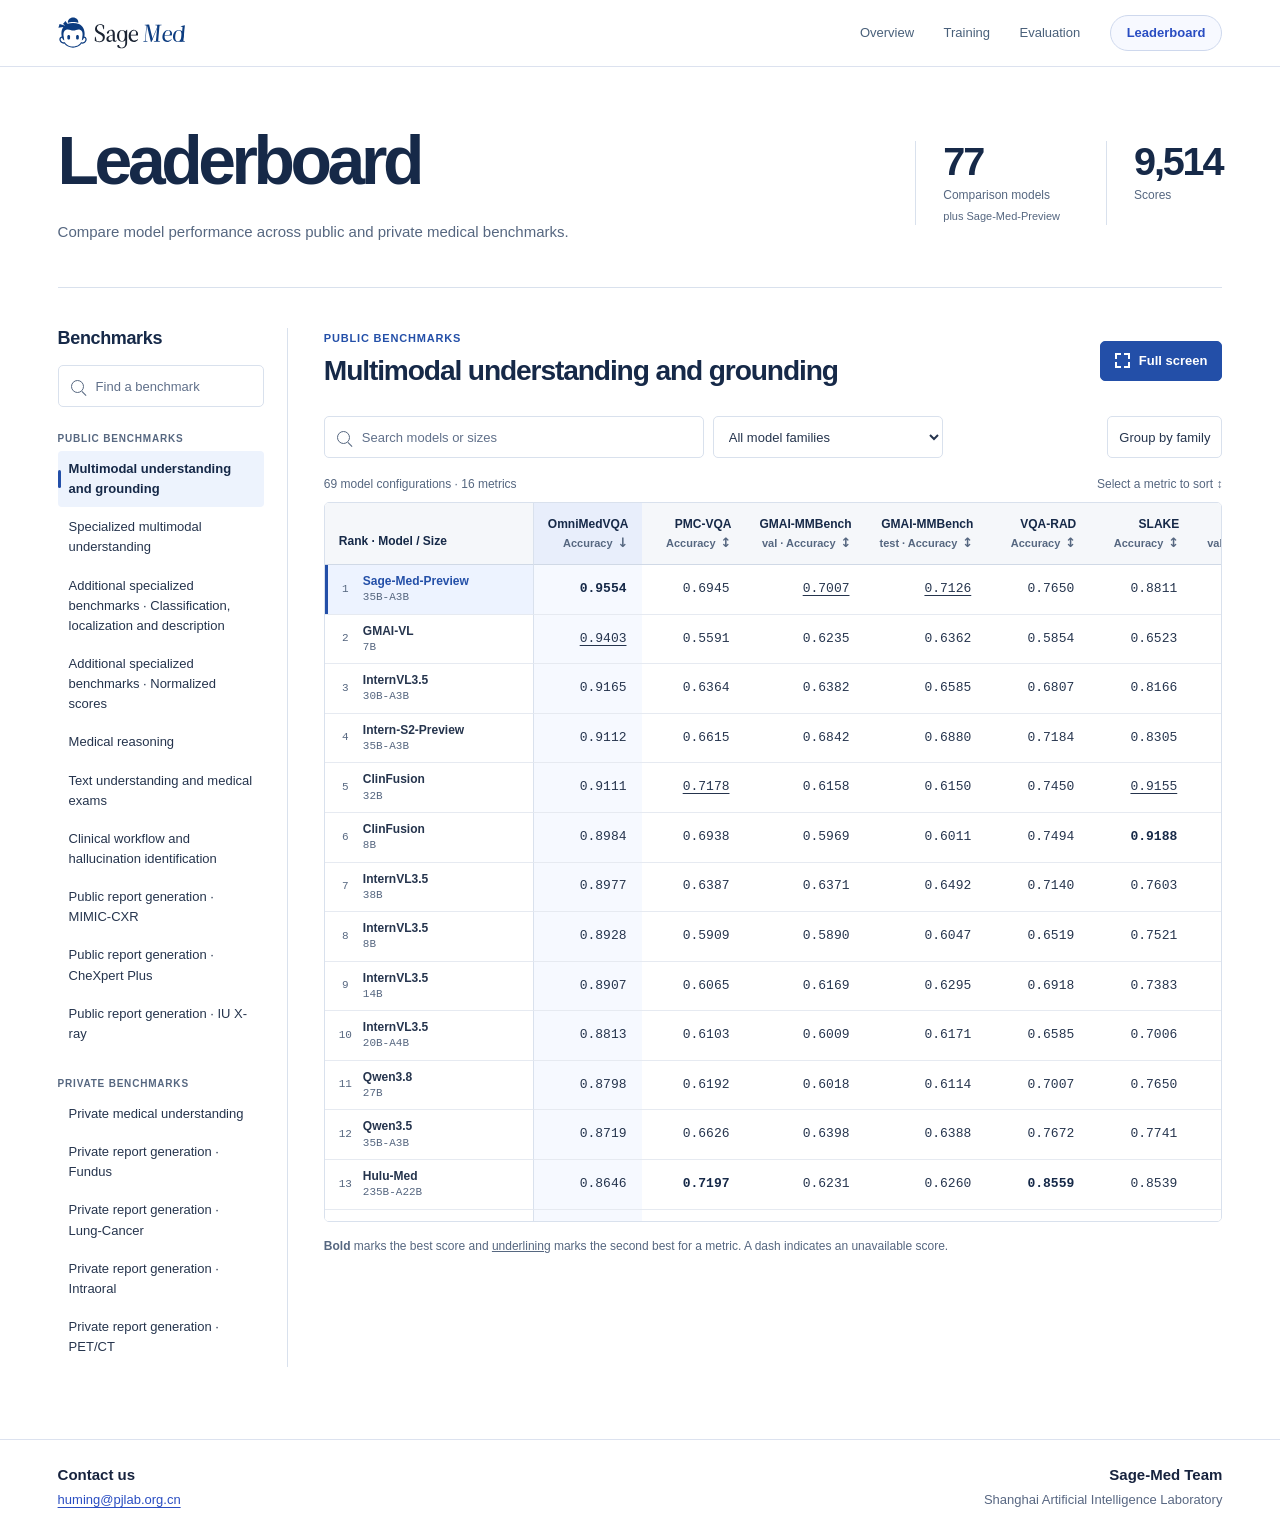
==== leaderboard.html @ 6802ad6c "Add files via upload" ====
<!DOCTYPE html>
<html lang="en">
<head>
  <meta charset="utf-8">
  <meta name="viewport" content="width=device-width,initial-scale=1">
  <meta name="description" content="Explore Sage-Med benchmark results and compare model configurations across public and private medical evaluations.">
  <meta name="theme-color" content="#ffffff">
  <title>Leaderboard · Sage-Med</title>
  <link rel="icon" href="assets/icon.png" type="image/png">
  <link rel="stylesheet" href="assets/styles.css">
  <link rel="stylesheet" href="assets/leaderboard.css">
  <script src="assets/results.js" defer></script>
  <script src="assets/leaderboard.js" defer></script>
</head>
<body class="lb-page">
  <a class="lb-skip" href="#board">Skip to results</a>
  <header class="masthead">
    <div class="wrap mast-inner">
      <a class="wordmark" href="index.html" aria-label="Sage-Med home"><img src="assets/Sage-Med-original-style_cropped.svg" width="141" height="35" alt="Sage-Med"></a>
      <nav aria-label="Primary navigation">
        <a href="index.html#overview">Overview</a>
        <a href="index.html#training">Training</a>
        <a href="index.html#evaluation">Evaluation</a>
        <a href="leaderboard.html" aria-current="page">Leaderboard</a>
      </nav>
    </div>
  </header>
  <main class="wrap lb-main">
    <section class="lb-intro" aria-labelledby="page-title">
      <div><h1 id="page-title">Leaderboard</h1><p>Compare model performance across public and private medical benchmarks.</p></div>
      <dl class="lb-totals">
        <div>
          <dt title="Distinct comparison model and size combinations">Comparison models</dt>
          <dd><span class="lb-total-value" id="model-total">—</span><small class="lb-total-note">plus Sage-Med-Preview</small></dd>
        </div>
        <div>
          <dt>Scores</dt>
          <dd><span class="lb-total-value" id="score-total">—</span></dd>
        </div>
      </dl>
    </section>
    <noscript><p>Enable JavaScript to filter and sort the benchmark results. <a href="index.html#evaluation">Read the evaluation summary.</a></p></noscript>
    <div class="lb-workbench" id="board" role="region" aria-label="Benchmark explorer" tabindex="-1">
      <aside class="lb-sidebar" aria-label="Benchmark index">
        <h2>Benchmarks</h2>
        <label class="lb-search"><span class="lb-sr">Find a benchmark</span><i aria-hidden="true"></i><input type="search" id="bench-search" placeholder="Find a benchmark" autocomplete="off"></label>
        <div id="lb-index" class="lb-index"></div>
        <label class="lb-mobile-picker" for="view-picker">Select a benchmark view<select id="view-picker"></select></label>
      </aside>
      <section class="lb-results" aria-labelledby="view-title">
        <div class="lb-view-head">
          <div><div class="lb-kicker" id="scope-tag"></div><h2 id="view-title"></h2></div>
          <button class="lb-fullscreen" id="toggle-screen" type="button" aria-controls="board" aria-pressed="false"><span class="lb-expand-icon" aria-hidden="true"></span><span id="screen-label">Full screen</span></button>
        </div>
        <div id="view-panel">
          <div class="lb-controls">
            <label class="lb-search lb-model"><i aria-hidden="true"></i><span class="lb-sr">Search by model name or size</span><input type="search" id="model-search" placeholder="Search models or sizes" autocomplete="off"></label>
            <label class="lb-family"><span class="lb-sr">Model family</span><select id="family-select"></select></label>
            <button id="order-reset" type="button">Group by family</button>
          </div>
          <div class="lb-table-note"><span id="row-summary" role="status" aria-live="polite"></span><span>Select a metric to sort <span aria-hidden="true">↕</span></span></div>
          <div class="lb-spill" tabindex="0" role="region" aria-label="Model scores. Scroll horizontally for more metrics.">
            <table class="lb-table"><caption class="lb-sr" id="table-caption"></caption><thead id="cols"></thead><tbody id="scores"></tbody></table>
          </div>
          <div id="no-models" class="lb-empty" hidden><b>No matching models</b><button id="clear-models" type="button">Clear model filters</button></div>
          <p class="lb-legend"><b>Bold</b> marks the best score and <u>underlining</u> marks the second best for a metric. A dash indicates an unavailable score.</p>
        </div>
        <div id="no-views" class="lb-empty" hidden><b>Try a different benchmark name.</b><button id="clear-bench" type="button">Show all benchmarks</button></div>
      </section>
    </div>
  </main>
  <footer class="site-footer">
  <div class="wrap footer-inner">
    <div class="footer-contact"><strong>Contact us</strong><a href="mailto:huming@pjlab.org.cn">huming@pjlab.org.cn</a></div>
    <div class="footer-credit"><strong>Sage-Med Team</strong><span>Shanghai Artificial Intelligence Laboratory</span></div>
  </div>
</footer>
</body>
</html>
---- assets/styles.css ----
:root {
  color-scheme: light;
  --ink:#17233e;
  --body:#384766;
  --muted:#586782;
  --blue:#294dc2;
  --line:#dce2ef;
  --pale:#f5f7fc;
  --sans:"Inter","Helvetica Neue",Arial,sans-serif;
  --serif:"STIX Two Text",Georgia,"Times New Roman",serif;
  color:var(--ink);
  background:white;
  font-family:var(--sans);
  -webkit-font-smoothing:antialiased;
}
* {box-sizing:border-box}
body {margin:0}
p,h1,h2,h3,figure,dl,dd {margin:0}
a {color:var(--blue);text-underline-offset:3px}
a:focus-visible,button:focus-visible,select:focus-visible {outline:3px solid #496df5;outline-offset:4px}
button,input,select {font:inherit}
.wrap {width:min(1360px,calc(100% - clamp(32px,9vw,144px)));margin-inline:auto}
.content-width {width:min(1040px,calc(100% - clamp(36px,11vw,156px)));margin-inline:auto}
.masthead {background:rgba(255,255,255,.96);border-bottom:1px solid var(--line);position:sticky;top:0;z-index:20}
.mast-inner {min-height:66px;display:flex;align-items:center;justify-content:space-between;gap:28px}
.wordmark {line-height:0;display:inline-flex;flex-shrink:0}
.wordmark img {width:128px;height:auto}
.mast-inner nav {display:flex;align-items:center;gap:clamp(13px,2.3vw,34px)}
.mast-inner nav a {font:520 13px/1.5 var(--sans);color:#49607a;text-decoration:none;white-space:nowrap;padding:9px 0}
.mast-inner nav a[aria-current],.mast-inner nav a:hover {color:#1b389d}
.mast-inner nav a[aria-current] {font-weight:700}
.mast-inner nav a:last-child {border:1px solid #ced8ed;border-radius:22px;padding:7px 16px;color:var(--blue);background:#f7f9ff}
.skip:not(:focus) {position:absolute;width:1px;height:1px;overflow:hidden;clip-path:inset(50%)}
.skip:focus {position:fixed;inset:8px auto auto 8px;z-index:40;padding:10px;background:white}
.project-home section[id],.project-home #method {scroll-margin-top:84px}
.project-home {font:16px/1.6 var(--sans);color:var(--body)}
.title-block {text-align:center;padding:clamp(43px,5vw,74px) 18px 36px;background:radial-gradient(ellipse at 50% 0%,#f4f6ff 0%,#fff 67%)}
.title-block h1 {color:var(--ink);font:630 clamp(43px,5vw,76px)/1.04 var(--sans);letter-spacing:-.065em;margin-inline:auto;text-wrap:balance}
.title-block h1 span {display:block}
.title-block h1 em {font-style:normal;color:var(--blue)}
.authors {font:570 18px/1.35 var(--sans);color:#243857;margin-top:23px}
.affiliation {font:400 15px/1.5 var(--sans);color:var(--muted);margin-top:3px}
.resources {display:flex;flex-wrap:wrap;align-items:center;justify-content:center;gap:10px;margin-top:22px}
.resource {border:1px solid #d1d9e9;border-radius:999px;min-height:41px;display:inline-flex;align-items:center;justify-content:center;gap:9px;padding:9px 17px;font:600 13px/1.4 var(--sans);color:#24385f;text-decoration:none;background:white}
.resource-mark {display:block;flex:none;object-fit:contain}
.resource:hover {background:#f4f6ff;border-color:#9cadd8}
.resource.primary {background:var(--blue);border-color:var(--blue);color:white}
.resource.primary:hover {background:#203da1}
.book {position:relative;width:13px;height:15px;border:1.3px solid currentColor;border-radius:2px}
.book::before,.book::after {content:"";position:absolute;height:1px;background:currentColor;left:3px;right:2px;top:4px}
.book::after {top:7px}
.bars-icon {width:13px;height:13px;display:inline-block;background:linear-gradient(currentColor,currentColor) left bottom/3px 42% no-repeat,linear-gradient(currentColor,currentColor) center bottom/3px 72% no-repeat,linear-gradient(currentColor,currentColor) right bottom/3px 100% no-repeat}
.lead-figure {padding:0 0 18px}
.figure-banner {display:flex;justify-content:space-between;align-items:center;padding:14px 0;border-top:1px solid var(--line);font-size:13px;color:var(--ink);font-weight:600}
.figure-banner a {font-size:12px;text-decoration:none;color:var(--muted);font-weight:550}
.figure-banner a:hover {color:var(--blue);text-decoration:underline}
.chart-image-link {display:block;padding:2px 0 0}
.chart-image-link img {display:block;width:100%;height:auto}
.lead-figure figcaption {font:400 13px/1.65 var(--sans);color:var(--muted)}
.lead-figure figcaption {margin-top:13px}
.project-home h2 {color:var(--ink);font:560 clamp(33px,3.4vw,49px)/1.1 var(--sans);letter-spacing:-.055em}
.coverage-details>div {display:grid;align-content:start;grid-template-areas:"value" "label"}
.coverage-details dt {grid-area:label}
.coverage-details dd {grid-area:value}
.training-band {padding:clamp(40px,4.6vw,68px) 0;background:var(--pale);border-block:1px solid var(--line)}
.curriculum {list-style:none;padding:0;margin:30px 0;display:grid;grid-template-columns:repeat(4,minmax(0,1fr));gap:clamp(12px,2vw,28px)}
.curriculum li {position:relative;padding-top:20px;border-top:1px solid #a7b9e3}
.curriculum li::before {content:"";position:absolute;top:-5px;left:0;width:9px;height:9px;background:var(--blue);border-radius:50%}
.curriculum li:not(:last-child)::after {content:"";position:absolute;top:-4px;right:1px;height:6px;width:6px;border-top:1px solid #7790c8;border-right:1px solid #7790c8;transform:rotate(45deg)}
.curriculum h3 {margin:0 0 9px;font:600 clamp(20px,2.1vw,30px)/1.12 var(--sans);letter-spacing:-.045em;color:var(--ink);text-wrap:balance}
.curriculum p {font:400 14px/1.5 var(--sans);color:var(--muted);max-width:28ch}
.loss-plot {padding:clamp(12px,2vw,26px);background:white;border:1px solid var(--line);border-radius:8px}
.evaluation-heading {display:flex;align-items:center;justify-content:space-between;gap:15px}
.loss-heading {margin-bottom:16px}
.loss-heading {font:600 18px/1.3 var(--sans);color:var(--ink);letter-spacing:-.025em}
.loss-plot img {display:block;width:100%;height:auto}
.loss-plot figcaption {margin-top:10px;color:var(--muted);font:400 13px/1.55 var(--sans)}
.evaluation {padding-block:clamp(42px,5vw,78px)}
.coverage-primary {display:grid;grid-template-columns:repeat(2,minmax(0,1fr));gap:clamp(25px,7vw,100px);margin:clamp(24px,3vw,42px) 0}
.coverage-group h3 {font:540 clamp(17px,1.7vw,23px)/1.4 var(--sans);letter-spacing:-.02em;color:var(--ink)}
.coverage-group h3 strong {display:inline-block;margin-right:.1em;font:530 clamp(52px,5.6vw,83px)/1 var(--sans);letter-spacing:-.075em;vertical-align:baseline}
.coverage-bar {display:flex;gap:3px;height:9px;margin:15px 0 9px;border-radius:10px;overflow:hidden}
.coverage-bar i {background:var(--blue)}
.coverage-bar i+i {background:#adbee9}
.coverage-key {display:flex;justify-content:space-between;gap:12px;color:var(--body);font-size:13px}
.coverage-details {display:grid;grid-template-columns:1fr 1fr 1.5fr;gap:20px;padding-top:23px;border-top:1px solid var(--line)}
.coverage-details dd {font:555 34px/1.25 var(--sans);letter-spacing:-.045em;color:var(--ink)}
.coverage-details dt {font-size:14px;color:var(--muted);max-width:26ch;line-height:1.45}
@media(max-width:800px){
  .curriculum {gap:14px}
  .curriculum h3 {font-size:20px}
}
@media(max-width:650px){
  .curriculum {display:flex;flex-direction:column;margin:24px 0;gap:0}
  .curriculum li {border-top:0;border-left:1px solid #afbee1;padding:0 0 16px 17px;margin-left:4px}
  .curriculum li::before {left:-5px;top:7px}
  .curriculum li:last-child {border-left-color:transparent;padding-bottom:0}
  .curriculum li:not(:last-child)::after {display:none}
  .curriculum h3 {font-size:22px;margin:0 0 4px;text-wrap:wrap}
  .curriculum p {max-width:100%}
  .loss-plot {padding:12px}
  .loss-plot figcaption {font-size:12px}
  .evaluation-heading {align-items:start;flex-direction:column}
  .coverage-primary {gap:19px}
  .coverage-group h3 {font-size:16px;line-height:1.25}
  .coverage-group h3 strong {display:block;margin:0 0 5px}
  .coverage-key {font-size:12px;flex-wrap:wrap;justify-content:start;gap:3px 9px}
  .coverage-key>span {display:inline-flex;align-items:center;gap:4px}
  .coverage-key>span::before {content:"";width:6px;height:6px;border-radius:100%;background:var(--blue)}
  .coverage-key>span+span::before {background:#adbee9}
  .coverage-details {gap:12px;grid-template-columns:.94fr .78fr 1.35fr}
  .coverage-details dt {font-size:12px}
}
.site-footer {background:white;border-top:1px solid var(--line);padding:24px 0}
.site-footer .wrap {display:flex;gap:14px;align-items:baseline;justify-content:space-between;color:var(--muted);font:400 13px/1.6 var(--sans)}
.site-footer strong {color:var(--ink);font:600 15px/1.5 var(--sans)}
@media(max-width:730px){
  .title-block h1 {font-size:clamp(38px,6.25vw,48px)}
  .lead-figure figcaption {font-size:12px}
}
@media(max-width:620px){
  .mast-inner {min-height:0;flex-direction:column;gap:0;padding-top:10px}
  .wordmark img {width:102px}
  .mast-inner nav {justify-content:space-between;align-self:stretch;gap:5px;padding:5px 0 7px}
  .mast-inner nav a {font-size:12px;padding:4px 0}
  .mast-inner nav a:last-child {padding:4px 9px}
  .title-block {padding:35px 16px 26px}
  .title-block h1 {font-size:clamp(36px,8.7vw,48px);letter-spacing:-.06em}
  .title-block h1 span {display:inline}
  .title-block h1 {max-width:17ch}
  .authors {font-size:16px;margin-top:17px}
  .affiliation {font-size:13px}
  .resources {margin-top:17px}
  .content-width {width:calc(100% - 32px)}
  .resource {min-height:39px}
  .site-footer .wrap {align-items:start;flex-direction:column;gap:2px}
}
@media(max-width:385px){
  .mast-inner nav a {font-size:11px}
  .figure-banner {font-size:12px}
}
.project-intro {max-width:650px;margin:17px auto 0;color:var(--muted);font-size:clamp(15px,1.4vw,18px);line-height:1.55;text-wrap:balance}
@media(max-width:450px){.resources{display:grid;grid-template-columns:repeat(2,minmax(0,1fr));max-width:300px;margin-inline:auto;gap:8px}.project-intro{max-width:35ch}}

.site-footer .footer-inner {align-items:flex-start}
.footer-contact,.footer-credit {display:grid;gap:3px}
.footer-credit {text-align:right}
.footer-contact a {width:fit-content}
.chart-open {overflow:hidden}
.chart-viewer[hidden] {display:none}
.chart-viewer {
  position:fixed;inset:0;z-index:1000;display:grid;grid-template-rows:auto minmax(0,1fr);
  width:100%;height:100%;background:#fff;color:var(--ink);
}
.chart-viewer::backdrop {background:#fff}
.chart-toolbar,.chart-tools {display:flex;align-items:center}
.chart-toolbar {
  justify-content:space-between;gap:12px;padding:10px clamp(10px,2vw,26px);
  border-bottom:1px solid var(--line);background:white;
}
.chart-toolbar strong {font-size:clamp(14px,1.3vw,18px);line-height:1.2}
.chart-tools {gap:7px;flex-shrink:0}
.chart-tools button {
  min-height:38px;padding:7px 12px;border-radius:6px;border:1px solid var(--line);
  background:#fff;color:var(--ink);font:600 13px/1.2 var(--sans);cursor:pointer;
}
.chart-tools button:last-child {background:var(--blue);border-color:var(--blue);color:#fff}
.chart-tools button:hover {filter:brightness(.96)}
.chart-viewport {min-width:0;min-height:0;overflow:auto;overscroll-behavior:contain;padding:4px}
.chart-viewport img {display:block;width:100%;height:100%;object-fit:contain}
.chart-viewport.is-zoomed img {width:max(180%,1100px);height:auto}
@media(max-width:620px){
  .site-footer .footer-inner {gap:16px}
  .footer-credit {text-align:left}
  .chart-tools button {padding:7px 9px}
}
---- assets/leaderboard.css ----
.lb-page {
  --lb-bg: #fff;
  --lb-card: #fff;
  --lb-ink: #162948;
  --lb-text: #25344d;
  --lb-muted: #566780;
  --lb-line: #d9e1ed;
  --lb-accent: #234fa8;
  margin: 0;
  background: var(--lb-bg);
  color: var(--lb-text);
}
.lb-main *, .lb-main *::before, .lb-main *::after {box-sizing: border-box;}
.lb-page [hidden] {display: none !important;}
.lb-main {font-family: var(--sans,"Inter","Helvetica Neue",Arial,sans-serif); font-size: 15px;}

.lb-main :is(h1,h2,h3,p,dd,dl) {margin: 0;}
.lb-main :is(input,select,button) {font: inherit;}
.lb-main :is(button,select) {cursor: pointer;}
.lb-main a {color: inherit;}
.lb-main :is(a,input,select,button,div):focus-visible {outline: 2px solid #315dc0; outline-offset: 2px;}
.lb-sr,.lb-skip:not(:focus) {position: absolute; width: 1px; height: 1px; padding: 0; overflow: hidden; clip-path: inset(50%); white-space: nowrap;}
.lb-skip:focus {position: fixed; z-index: 30; left: 12px; top: 10px; padding: 10px 16px; background: white; color: var(--lb-ink);}
.lb-intro {display: flex; align-items: center; justify-content: space-between; gap: 32px; padding: clamp(40px,4.5vw,76px) 0 clamp(30px,3.3vw,60px); border-bottom: 1px solid var(--lb-line);}
.lb-intro h1 {font: 600 clamp(3.2rem,5.3vw,5rem)/1.05 var(--sans,"Inter","Helvetica Neue",Arial,sans-serif); color: var(--lb-ink); letter-spacing: -.065em;}
.lb-intro p {color: var(--lb-muted); margin-top: 22px; font-size: 15px; line-height: 1.8;}
.lb-totals {display: flex; align-items: stretch; gap: clamp(28px,3.6vw,65px); padding: 0 0 4px;}
.lb-totals div {display: grid; align-content: start; row-gap: 5px; padding-left: clamp(18px,2.1vw,36px); border-left: 1px solid var(--lb-line); white-space: nowrap;}
.lb-totals dd {display: contents;}
.lb-total-value {grid-row: 1; font: 550 clamp(30px,3.1vw,48px)/1.05 var(--sans,"Inter","Helvetica Neue",Arial,sans-serif); letter-spacing: -.055em; color: var(--lb-ink); font-variant-numeric: lining-nums tabular-nums;}
.lb-totals dt {grid-row: 2; line-height: 1.4;}
.lb-total-note {grid-row: 3; font-size: 11px; line-height: 1.4; color: var(--lb-muted);}
.lb-totals dt,.lb-table-note,.lb-legend {font-size: 12px; color: var(--lb-muted); }
.lb-workbench {display: grid; grid-template-columns: clamp(194px,18vw,252px) minmax(0,1fr); gap: clamp(23px,2.8vw,54px); padding: 40px 0 72px; scroll-margin-top: 20px;}
.lb-sidebar {align-self: start; border-right: 1px solid var(--lb-line); padding-right: clamp(16px,1.8vw,28px);}
.lb-sidebar h2 {font-size: 18px; letter-spacing: -.02em; color: var(--lb-ink); margin: 0 0 16px;}
.lb-search {min-width: 0; display: flex; align-items: center; gap: 10px; height: 42px; border: 1px solid var(--lb-line); border-radius: 5px; padding: 0 12px; background: #fff; color: var(--lb-muted);}
.lb-search:focus-within {outline: 2px solid #315dc0; outline-offset: 1px;}
.lb-search i {position: relative; width: 13px; height: 13px; border-radius: 100%; border: 1.5px solid currentColor; flex: 0 0 auto; margin-right: 2px;}
.lb-search i::after {content: ""; position: absolute; width: 6px; bottom: -2px; right: -4px; border-top: 1.5px solid currentColor; transform: rotate(45deg);}
.lb-search input {width: 100%; height: 100%; border: 0; padding: 0; background: transparent; color: var(--lb-text); font-size: 13px;}
.lb-search input::placeholder {color: #60708a;}
.lb-search input:focus-visible {outline: 0;}
.lb-list-section {margin-top: 26px;}
.lb-list-section h3 {font-size: 10px; font-weight: 650; letter-spacing: .08em; text-transform: uppercase; color: var(--lb-muted); margin-bottom: 7px;}
.lb-item {display: flex; align-items: center; position: relative; padding: 8px 11px; border-radius: 4px; font-size: 13px; line-height: 1.55; text-decoration: none; margin: 2px 0;}
.lb-item:hover {background: #f4f7fc;}
.lb-item[aria-current] {background: #edf3fd; color: var(--lb-ink); font-weight: 650;}
.lb-item[aria-current]::before {position: absolute; content: ""; width: 3px; height: 18px; left: 0; border-radius: 2px; background: var(--lb-accent);}
.lb-index-none {padding: 16px 0; font-size: 13px; color: var(--lb-muted);}
.lb-mobile-picker {display: none;}
.lb-results {min-width: 0;}
.lb-view-head {display: flex; justify-content: space-between; align-items: center; gap: 12px; min-height: 65px;}
.lb-kicker {font-size: 11px; letter-spacing: .075em; text-transform: uppercase; color: var(--lb-accent); margin-bottom: 9px; font-weight: 650;}
.lb-view-head h2 {font-size: clamp(21px,2.2vw,33px); color: var(--lb-ink); font-weight: 600; letter-spacing: -.04em; line-height: 1.3;}
.lb-controls {display: flex; gap: 9px; margin: 23px 0 17px; align-items: center;}
.lb-model {flex: 1 1 235px; min-width: 140px; max-width: 380px;}
.lb-family {flex: 0 1 230px; min-width: 0;}
.lb-family select,.lb-mobile-picker select,.lb-controls button {height: 42px; padding: 0 11px; background: var(--lb-card); color: var(--lb-text); font-size: 13px; border-radius: 5px; border: 1px solid var(--lb-line);}
.lb-family select,.lb-mobile-picker select {width: 100%; text-overflow: ellipsis;}
.lb-controls button {flex: 0 0 auto; margin-left: auto; background: transparent;}
.lb-controls button:hover:enabled {border-color: var(--lb-muted);}
.lb-controls button:disabled {opacity: .55; cursor: default;}
.lb-table-note {display: flex; flex-wrap: wrap; justify-content: space-between; gap: 6px; line-height: 1.5; margin-bottom: 9px;}
.lb-spill {overflow: auto; overscroll-behavior-x: contain; max-height: min(80vh,1010px); border: 1px solid var(--lb-line); border-radius: 5px; background: var(--lb-card); position: relative; scrollbar-color: #b4c3d9 #f4f7fb; }
.lb-table {border-collapse: separate; border-spacing: 0; min-width: 100%; width: max-content; color: var(--lb-text); font-size: 13px; margin: 0; line-height: 1.4; text-align: left;}
.lb-table th,.lb-table td {border: none; border-bottom: 1px solid #e6eaf1; padding: 0;}
.lb-table thead th {position: sticky; top: 0; z-index: 2; vertical-align: bottom; background: #f5f7fa; color: var(--lb-ink); border-bottom-color: #d0d9e6;}
.lb-table thead th button {padding: 13px 14px; text-align: right; width: 100%; background: transparent; border: 0; color: inherit; line-height: 1.35;}
.lb-table thead th button:hover {background: #e4ebf8;}
.lb-table thead th button:focus-visible {outline-offset: -3px;}
.lb-table thead th strong,.lb-table thead th button span {display: block; white-space: normal; max-width: 170px; overflow-wrap: break-word;}
.lb-table thead th strong {font-size: 12px; font-weight: 650; margin-left: auto; min-width: 75px;}
.lb-table thead th button span {font-size: 11px; color: var(--lb-muted); margin: 4px 0 0 auto;}
.lb-table thead th button i {font: 600 13px/1 system-ui,sans-serif; margin-left: 5px;}
.lb-table .lb-sticky {position: sticky; left: 0; min-width: 209px; max-width: 265px; background: #fff; border-right: 1px solid var(--lb-line); z-index: 1; text-align: left;}
.lb-table thead .lb-sticky {z-index: 3; top: 0; background: #f5f7fa; text-align: left; padding: 14px; font-size: 12px;}
.lb-model-cell {display: flex; align-items: center; gap: 9px; padding: 8px 12px; text-decoration: none; min-height: 45px;}
.lb-model-label {display: grid; gap: 1px; overflow-wrap: anywhere;}
.lb-model-label b {font-size: 12px; font-weight: 620; line-height: 1.35;}
.lb-model-label small,.lb-rank {font: 11px/1.4 ui-monospace,SFMono-Regular,Consolas,monospace; color: var(--lb-muted);}
.lb-rank {min-width: 17px; text-align: center;}
.lb-table td {text-align: right; padding: 8px 16px; font: 13px/1.45 ui-monospace,SFMono-Regular,Consolas,monospace; font-variant-numeric: tabular-nums;}
.lb-table td.lb-selected {background: #f6f9ff;}
.lb-table thead th.lb-selected {background: #e8eefb;}
.lb-table .lb-ours .lb-sticky {background: #edf3ff; box-shadow: inset 3px 0 var(--lb-accent);}
.lb-table .lb-ours .lb-model-label b {color: var(--lb-accent);}
.lb-table .lb-best {font-weight: 750; color: var(--lb-ink);}
.lb-table .lb-second {text-decoration: underline; text-underline-offset: 3px;}
.lb-table .lb-missing {color: #6b778e;}
.lb-table tbody tr:hover td {background: #f0f5fd;}
.lb-table .lb-group th {background: #f2f5fa; color: var(--lb-muted); text-align: left; font-size: 11px; padding: 7px 12px;}
.lb-legend {line-height: 1.9; padding: 13px 0;}
.lb-empty {text-align: center; padding: 55px 10px; border: 1px dashed var(--lb-line); border-radius: 5px; display: grid; gap: 15px; justify-items: center;}
.lb-empty b {font-size: 16px; color: var(--lb-ink);}
.lb-empty button {border: 0; color: var(--lb-ink); text-decoration: underline; text-underline-offset: 3px; background: transparent; font-size: 13px;}
@media(max-width:850px){
  .lb-workbench {grid-template-columns: minmax(0,1fr); gap: 28px; padding-top: 24px;}
  .lb-sidebar {display: grid; border: 0; padding: 0; grid-template-columns: minmax(0,1fr) minmax(0,1fr); gap: 10px; align-items: end;}
  .lb-sidebar h2 {grid-column: 1/-1; margin: 0 0 4px;}
  .lb-index {display: none;}
  .lb-mobile-picker {display: block; font-size: 0;}
  .lb-mobile-picker select {font-size: 13px;}
  .lb-intro h1 {font-size: clamp(41px,7.2vw,62px);}
  .lb-totals {gap: 22px;}
}
@media(max-width:570px){
  
  .lb-intro {display: block; padding: 35px 0 24px;}
  .lb-intro p {margin: 12px 0 19px; max-width: 30em; font-size: 13px;}
  .lb-totals {gap: 32px; padding: 0;}
  .lb-totals div {row-gap: 3px; padding: 0; border: 0;}
  .lb-total-value {font-size: 25px;}
  .lb-totals dt {font-size: 11px;}
  .lb-workbench {padding-bottom: 40px; gap: 27px;}
  .lb-sidebar {grid-template-columns: minmax(0,1fr);}
  .lb-sidebar h2 {font-size: 16px;}
  .lb-view-head h2 {font-size: 21px; text-wrap: pretty;}
  .lb-view-head {align-items: start; flex-direction: column; gap: 12px;}
  .lb-controls {flex-wrap: wrap; gap: 7px; margin-top: 15px;}
  .lb-model {flex: 1 1 100%; max-width: none;}
  .lb-family {flex: 1 1 0; min-width: 0;}
  .lb-table .lb-sticky {min-width: 130px; max-width: 141px;}
  .lb-model-cell {gap: 5px; padding: 7px;}
  .lb-rank {min-width: 15px; font-size: 10px;}
  .lb-model-label b {font-size: 11px;}
  .lb-table td {padding: 7px 10px;}
  .lb-table thead th button {padding: 9px;}
  .lb-table-note,.lb-legend {font-size: 11px;}
}
@media(max-width:715px){
  .lb-page .mast-inner nav {min-width:0; max-width:100%; overflow-x:auto;}
}

.lb-fullscreen {
  display: inline-flex;
  flex: none;
  align-items: center;
  justify-content: center;
  gap: 9px;
  min-height: 40px;
  padding: 9px 14px;
  color: white;
  background: var(--lb-accent);
  border: 1px solid var(--lb-accent);
  border-radius: 5px;
  white-space: nowrap;
}
.lb-main .lb-fullscreen {font-size: 13px; font-weight: 620;}
.lb-fullscreen:hover {background: #193e8c;}
.lb-expand-icon {
  --corner: linear-gradient(currentColor, currentColor);
  width: 15px;
  height: 15px;
  background:
    var(--corner) left top / 6px 2px, var(--corner) left top / 2px 6px,
    var(--corner) right top / 6px 2px, var(--corner) right top / 2px 6px,
    var(--corner) left bottom / 6px 2px, var(--corner) left bottom / 2px 6px,
    var(--corner) right bottom / 6px 2px, var(--corner) right bottom / 2px 6px;
  background-repeat: no-repeat;
}
.lb-fullscreen[aria-pressed="true"] .lb-expand-icon {
  background: linear-gradient(45deg,transparent 44%,currentColor 45% 55%,transparent 56%),linear-gradient(-45deg,transparent 44%,currentColor 45% 55%,transparent 56%);
  width: 12px; height: 12px;
}
.lb-screen-open, .lb-screen-open body {overflow: hidden;}
.lb-workbench.is-expanded {
  position: fixed;
  inset: 0;
  z-index: 9999;
  display: flex;
  flex-direction: column;
  gap: 13px;
  width: 100%;
  height: 100%;
  height: 100dvh;
  max-width: none;
  margin: 0;
  padding: max(16px,env(safe-area-inset-top)) max(20px,env(safe-area-inset-right)) max(8px,env(safe-area-inset-bottom)) max(20px,env(safe-area-inset-left));
  overflow: auto;
  overscroll-behavior: contain;
  background: var(--lb-card);
}
.lb-workbench.is-expanded::backdrop {background: white;}
.is-expanded .lb-sidebar {display: flex; flex: none; align-self: stretch; align-items: center; gap: 10px; border: 0; padding: 0;}
.is-expanded .lb-sidebar h2 {margin: 0 2px 0 0; font-size: 15px;}
.is-expanded .lb-index {display: none;}
.is-expanded .lb-sidebar .lb-search {width: clamp(150px,22vw,245px);}
.is-expanded .lb-mobile-picker {display: block; font-size: 0; flex: 0 1 400px; min-width: 0;}
.is-expanded .lb-sidebar select {font-size: 13px;}
.is-expanded .lb-results {display: flex; flex-direction: column; flex: 1 0 215px; min-height: 215px;}
.is-expanded .lb-view-head {min-height: auto; flex: none; align-items: center; flex-direction: row; justify-content: space-between;}
.is-expanded .lb-view-head h2 {font-size: clamp(18px,1.65vw,27px);}
.is-expanded .lb-kicker {margin-bottom: 4px;}
.is-expanded #view-panel {display: flex; flex: 1; flex-direction: column; min-height: 0;}
.is-expanded .lb-controls {flex: none; margin: 10px 0;}
.is-expanded .lb-table-note {margin-bottom: 6px;}
.is-expanded .lb-spill {flex: 1; min-height: 110px; max-height: none;}
.is-expanded .lb-legend {flex: none; padding: 7px 0 0; line-height: 1.4;}
.is-expanded .lb-empty {margin-top: 10px; padding: 15px 8px;}
.is-expanded #view-panel:has(#no-models:not([hidden])) .lb-spill {flex: none; min-height: 0;}
@media(max-width:700px){
  .lb-workbench.is-expanded {gap: 10px; padding: max(9px,env(safe-area-inset-top)) max(10px,env(safe-area-inset-right)) max(7px,env(safe-area-inset-bottom)) max(10px,env(safe-area-inset-left));}
  .is-expanded .lb-sidebar {display: grid; grid-template-columns: minmax(0,.85fr) minmax(0,1.15fr); gap: 7px;}
  .is-expanded .lb-sidebar h2 {display: none;}
  .is-expanded .lb-sidebar .lb-search {width: 100%;}
  .is-expanded .lb-results {flex-basis: 305px; min-height: 305px;}
  .is-expanded .lb-fullscreen {font-size: 12px; gap: 6px; min-height: 36px; padding: 7px 9px;}
  .is-expanded .lb-view-head h2 {font-size: 18px;}
  .is-expanded .lb-legend {font-size: 10px;}
}
.is-expanded .lb-model-cell {min-height: 36px; padding-block: 4px;}
.is-expanded .lb-table td {padding-block: 4px;}
.is-expanded .lb-table thead th button {padding: 8px 10px;}
@media(max-height:520px) and (min-width:640px){
  .lb-workbench.is-expanded {gap: 6px; padding: 5px 12px;}
  .is-expanded .lb-sidebar h2, .is-expanded .lb-kicker {display: none;}
  .is-expanded .lb-search, .is-expanded select, .is-expanded .lb-controls button {height: 31px;}
  .is-expanded .lb-fullscreen {min-height: 31px; padding: 5px 9px;}
  .is-expanded .lb-view-head h2 {font-size: 18px;}
  .is-expanded .lb-controls {margin: 4px 0;}
  .is-expanded .lb-legend {font-size: 10px; padding-top: 3px;}
  .is-expanded .lb-model-cell {min-height: 28px;}
  .is-expanded .lb-model-label {display: flex; align-items: baseline; gap: 5px;}
  .is-expanded .lb-table thead th button {padding: 4px 8px;}
}
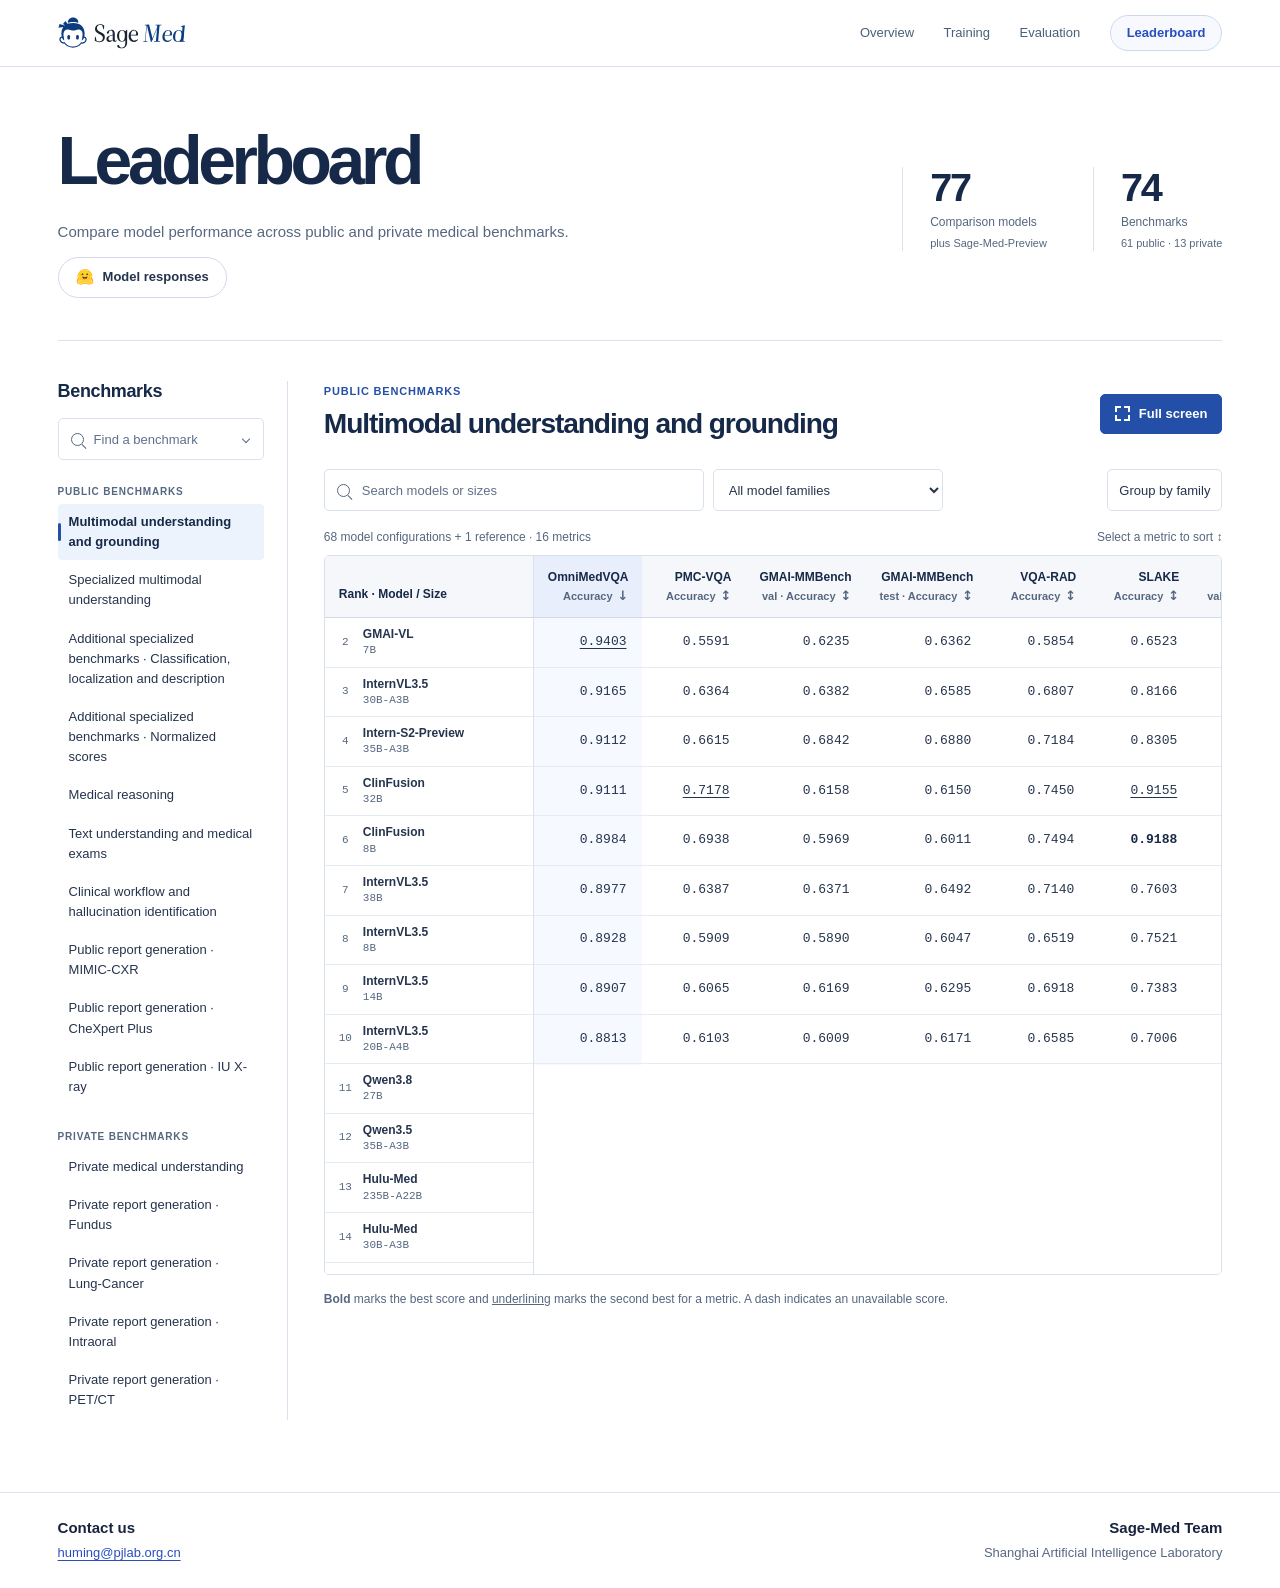
==== commit 47aa69ad: "Add files via upload" ====
--- a/leaderboard.html
+++ b/leaderboard.html
@@ -27,15 +27,21 @@
   </header>
   <main class="wrap lb-main">
     <section class="lb-intro" aria-labelledby="page-title">
-      <div><h1 id="page-title">Leaderboard</h1><p>Compare model performance across public and private medical benchmarks.</p></div>
+      <div>
+        <h1 id="page-title">Leaderboard</h1>
+        <p>Compare model performance across public and private medical benchmarks.</p>
+        <a class="resource lb-responses" href="https://huggingface.co/datasets/Sage-Med/Sage-Med-Preview-Eval-Data" target="_blank" rel="noopener noreferrer" aria-label="Model responses on Hugging Face">
+          <img class="resource-mark" src="assets/hugging-face.svg" width="18" height="18" alt="">Model responses
+        </a>
+      </div>
       <dl class="lb-totals">
         <div>
           <dt title="Distinct comparison model and size combinations">Comparison models</dt>
           <dd><span class="lb-total-value" id="model-total">—</span><small class="lb-total-note">plus Sage-Med-Preview</small></dd>
         </div>
         <div>
-          <dt>Scores</dt>
-          <dd><span class="lb-total-value" id="score-total">—</span></dd>
+          <dt>Benchmarks</dt>
+          <dd><span class="lb-total-value" id="benchmark-total">—</span><small class="lb-total-note" id="benchmark-split"></small></dd>
         </div>
       </dl>
     </section>
@@ -43,7 +49,15 @@
     <div class="lb-workbench" id="board" role="region" aria-label="Benchmark explorer" tabindex="-1">
       <aside class="lb-sidebar" aria-label="Benchmark index">
         <h2>Benchmarks</h2>
-        <label class="lb-search"><span class="lb-sr">Find a benchmark</span><i aria-hidden="true"></i><input type="search" id="bench-search" placeholder="Find a benchmark" autocomplete="off"></label>
+        <div class="lb-finder" id="bench-finder">
+          <div class="lb-search">
+            <i aria-hidden="true"></i>
+            <label class="lb-sr" for="bench-search">Find a benchmark</label>
+            <input type="search" id="bench-search" role="combobox" aria-haspopup="dialog" aria-controls="bench-menu" aria-expanded="false" placeholder="Find a benchmark" autocomplete="off">
+            <button type="button" class="lb-browse-toggle" id="bench-toggle" aria-label="Browse benchmarks" aria-haspopup="dialog" aria-controls="bench-menu" aria-expanded="false" tabindex="-1"></button>
+          </div>
+          <div id="bench-menu" role="dialog" aria-label="Benchmark directory" hidden></div>
+        </div>
         <div id="lb-index" class="lb-index"></div>
         <label class="lb-mobile-picker" for="view-picker">Select a benchmark view<select id="view-picker"></select></label>
       </aside>
--- a/assets/styles.css
+++ b/assets/styles.css
@@ -43,7 +43,10 @@
 .resources {display:flex;flex-wrap:wrap;align-items:center;justify-content:center;gap:10px;margin-top:22px}
 .resource {border:1px solid #d1d9e9;border-radius:999px;min-height:41px;display:inline-flex;align-items:center;justify-content:center;gap:9px;padding:9px 17px;font:600 13px/1.4 var(--sans);color:#24385f;text-decoration:none;background:white}
 .resource-mark {display:block;flex:none;object-fit:contain}
-.resource:hover {background:#f4f6ff;border-color:#9cadd8}
+.arxiv-resource:not([href]) {background:#f6f7fa;color:#5e6980;border-style:dashed;cursor:default}
+.arxiv-resource .availability {font-size:.88em;font-weight:400}
+.arxiv-resource[href] .availability {display:none}
+.resource[href]:hover {background:#f4f6ff;border-color:#9cadd8}
 .resource.primary {background:var(--blue);border-color:var(--blue);color:white}
 .resource.primary:hover {background:#203da1}
 .book {position:relative;width:13px;height:15px;border:1.3px solid currentColor;border-radius:2px}
@@ -83,9 +86,9 @@
 .coverage-bar i {background:var(--blue)}
 .coverage-bar i+i {background:#adbee9}
 .coverage-key {display:flex;justify-content:space-between;gap:12px;color:var(--body);font-size:13px}
-.coverage-details {display:grid;grid-template-columns:1fr 1fr 1.5fr;gap:20px;padding-top:23px;border-top:1px solid var(--line)}
+.coverage-details {display:grid;grid-template-columns:1fr 1fr minmax(max-content,1.5fr);gap:20px;padding-top:23px;border-top:1px solid var(--line)}
 .coverage-details dd {font:555 34px/1.25 var(--sans);letter-spacing:-.045em;color:var(--ink)}
-.coverage-details dt {font-size:14px;color:var(--muted);max-width:26ch;line-height:1.45}
+.coverage-details dt {font-size:14px;color:var(--muted);line-height:1.45}
 @media(max-width:800px){
   .curriculum {gap:14px}
   .curriculum h3 {font-size:20px}
@@ -108,7 +111,8 @@
   .coverage-key>span {display:inline-flex;align-items:center;gap:4px}
   .coverage-key>span::before {content:"";width:6px;height:6px;border-radius:100%;background:var(--blue)}
   .coverage-key>span+span::before {background:#adbee9}
-  .coverage-details {gap:12px;grid-template-columns:.94fr .78fr 1.35fr}
+  .coverage-details {gap:16px 12px;grid-template-columns:repeat(2,minmax(0,1fr))}
+  .coverage-details>div:last-child {grid-column:1/-1}
   .coverage-details dt {font-size:12px}
 }
 .site-footer {background:white;border-top:1px solid var(--line);padding:24px 0}
@@ -140,7 +144,11 @@
   .figure-banner {font-size:12px}
 }
 .project-intro {max-width:650px;margin:17px auto 0;color:var(--muted);font-size:clamp(15px,1.4vw,18px);line-height:1.55;text-wrap:balance}
-@media(max-width:450px){.resources{display:grid;grid-template-columns:repeat(2,minmax(0,1fr));max-width:300px;margin-inline:auto;gap:8px}.project-intro{max-width:35ch}}
+@media(max-width:450px){
+  .resources {max-width:300px;margin-inline:auto;gap:8px}
+  .resources .resource {flex:0 1 calc((100% - 8px) / 2);padding-inline:8px}
+  .project-intro {max-width:35ch}
+}
 
 .site-footer .footer-inner {align-items:flex-start}
 .footer-contact,.footer-credit {display:grid;gap:3px}
--- a/assets/leaderboard.css
+++ b/assets/leaderboard.css
@@ -24,6 +24,7 @@
 .lb-intro {display: flex; align-items: center; justify-content: space-between; gap: 32px; padding: clamp(40px,4.5vw,76px) 0 clamp(30px,3.3vw,60px); border-bottom: 1px solid var(--lb-line);}
 .lb-intro h1 {font: 600 clamp(3.2rem,5.3vw,5rem)/1.05 var(--sans,"Inter","Helvetica Neue",Arial,sans-serif); color: var(--lb-ink); letter-spacing: -.065em;}
 .lb-intro p {color: var(--lb-muted); margin-top: 22px; font-size: 15px; line-height: 1.8;}
+.lb-responses {margin-top: 12px;}
 .lb-totals {display: flex; align-items: stretch; gap: clamp(28px,3.6vw,65px); padding: 0 0 4px;}
 .lb-totals div {display: grid; align-content: start; row-gap: 5px; padding-left: clamp(18px,2.1vw,36px); border-left: 1px solid var(--lb-line); white-space: nowrap;}
 .lb-totals dd {display: contents;}
@@ -41,6 +42,26 @@
 .lb-search input {width: 100%; height: 100%; border: 0; padding: 0; background: transparent; color: var(--lb-text); font-size: 13px;}
 .lb-search input::placeholder {color: #60708a;}
 .lb-search input:focus-visible {outline: 0;}
+.lb-finder {position: relative; min-width: 0;}
+.lb-finder .lb-search {padding-right: 3px; gap: 8px;}
+.lb-finder input {flex: 1; width: 0; min-width: 0;}
+.lb-browse-toggle {display: grid; place-items: center; align-self: stretch; width: 28px; flex: none; padding: 0; border: 0; border-radius: 3px; background: transparent; color: var(--lb-muted);}
+.lb-browse-toggle::after,.lb-browse-scope::after,.lb-browse-back::before {content: ""; width: 6px; height: 6px; border: solid currentColor; border-width: 0 1.5px 1.5px 0;}
+.lb-browse-toggle::after {transform: rotate(45deg);}
+.lb-browse-toggle[aria-expanded="true"]::after {transform: rotate(225deg);}
+#bench-menu {position: absolute; left: 0; top: calc(100% + 5px); z-index: 8; width: min(310px, calc(100vw - 48px)); padding: 5px; background: white; border: 1px solid var(--lb-line); border-radius: 7px; box-shadow: 0 7px 24px #16294820; color: var(--lb-ink);}
+#bench-menu button {display: flex; align-items: center; gap: 8px; width: 100%; min-height: 37px; padding: 8px 10px; border: 0; border-radius: 3px; background: transparent; color: inherit; font-size: 13px; line-height: 1.4; text-align: left;}
+#bench-menu button:hover,#bench-menu button:focus-visible,.lb-browse-toggle:hover {background: #eff4fc;}
+#bench-menu button:focus-visible {outline-offset: -2px;}
+.lb-browse-scope {justify-content: space-between; font-weight: 600;}
+.lb-browse-scope::after {transform: rotate(-45deg);}
+#bench-menu .lb-browse-back {border-bottom: 1px solid var(--lb-line); border-radius: 0; font-weight: 650;}
+.lb-browse-back::before {transform: rotate(135deg);}
+.lb-browse-list {max-height: min(320px, 42vh); max-height: min(320px, 42dvh); overflow: auto; overscroll-behavior: contain;}
+#bench-menu h3 {padding: 9px 10px 3px; color: var(--lb-muted); font-size: 11px; font-weight: 600;}
+#bench-menu .lb-browse-option {flex-wrap: wrap; column-gap: 8px; row-gap: 0;}
+.lb-browse-option small {color: var(--lb-muted); font-size: 11px;}
+#bench-menu .lb-browse-option[aria-current] {color: var(--lb-accent); font-weight: 650;}
 .lb-list-section {margin-top: 26px;}
 .lb-list-section h3 {font-size: 10px; font-weight: 650; letter-spacing: .08em; text-transform: uppercase; color: var(--lb-muted); margin-bottom: 7px;}
 .lb-item {display: flex; align-items: center; position: relative; padding: 8px 11px; border-radius: 4px; font-size: 13px; line-height: 1.55; text-decoration: none; margin: 2px 0;}
@@ -107,7 +128,8 @@
 @media(max-width:570px){
   
   .lb-intro {display: block; padding: 35px 0 24px;}
-  .lb-intro p {margin: 12px 0 19px; max-width: 30em; font-size: 13px;}
+  .lb-intro p {margin: 12px 0 0; max-width: 30em; font-size: 13px;}
+  .lb-responses {margin-bottom: 20px;}
   .lb-totals {gap: 32px; padding: 0;}
   .lb-totals div {row-gap: 3px; padding: 0; border: 0;}
   .lb-total-value {font-size: 25px;}
@@ -224,3 +246,4 @@
   .is-expanded .lb-model-label {display: flex; align-items: baseline; gap: 5px;}
   .is-expanded .lb-table thead th button {padding: 4px 8px;}
 }
+.lb-table .lb-reference > :is(th,td) {border-top: 2px solid #aabbd9;}
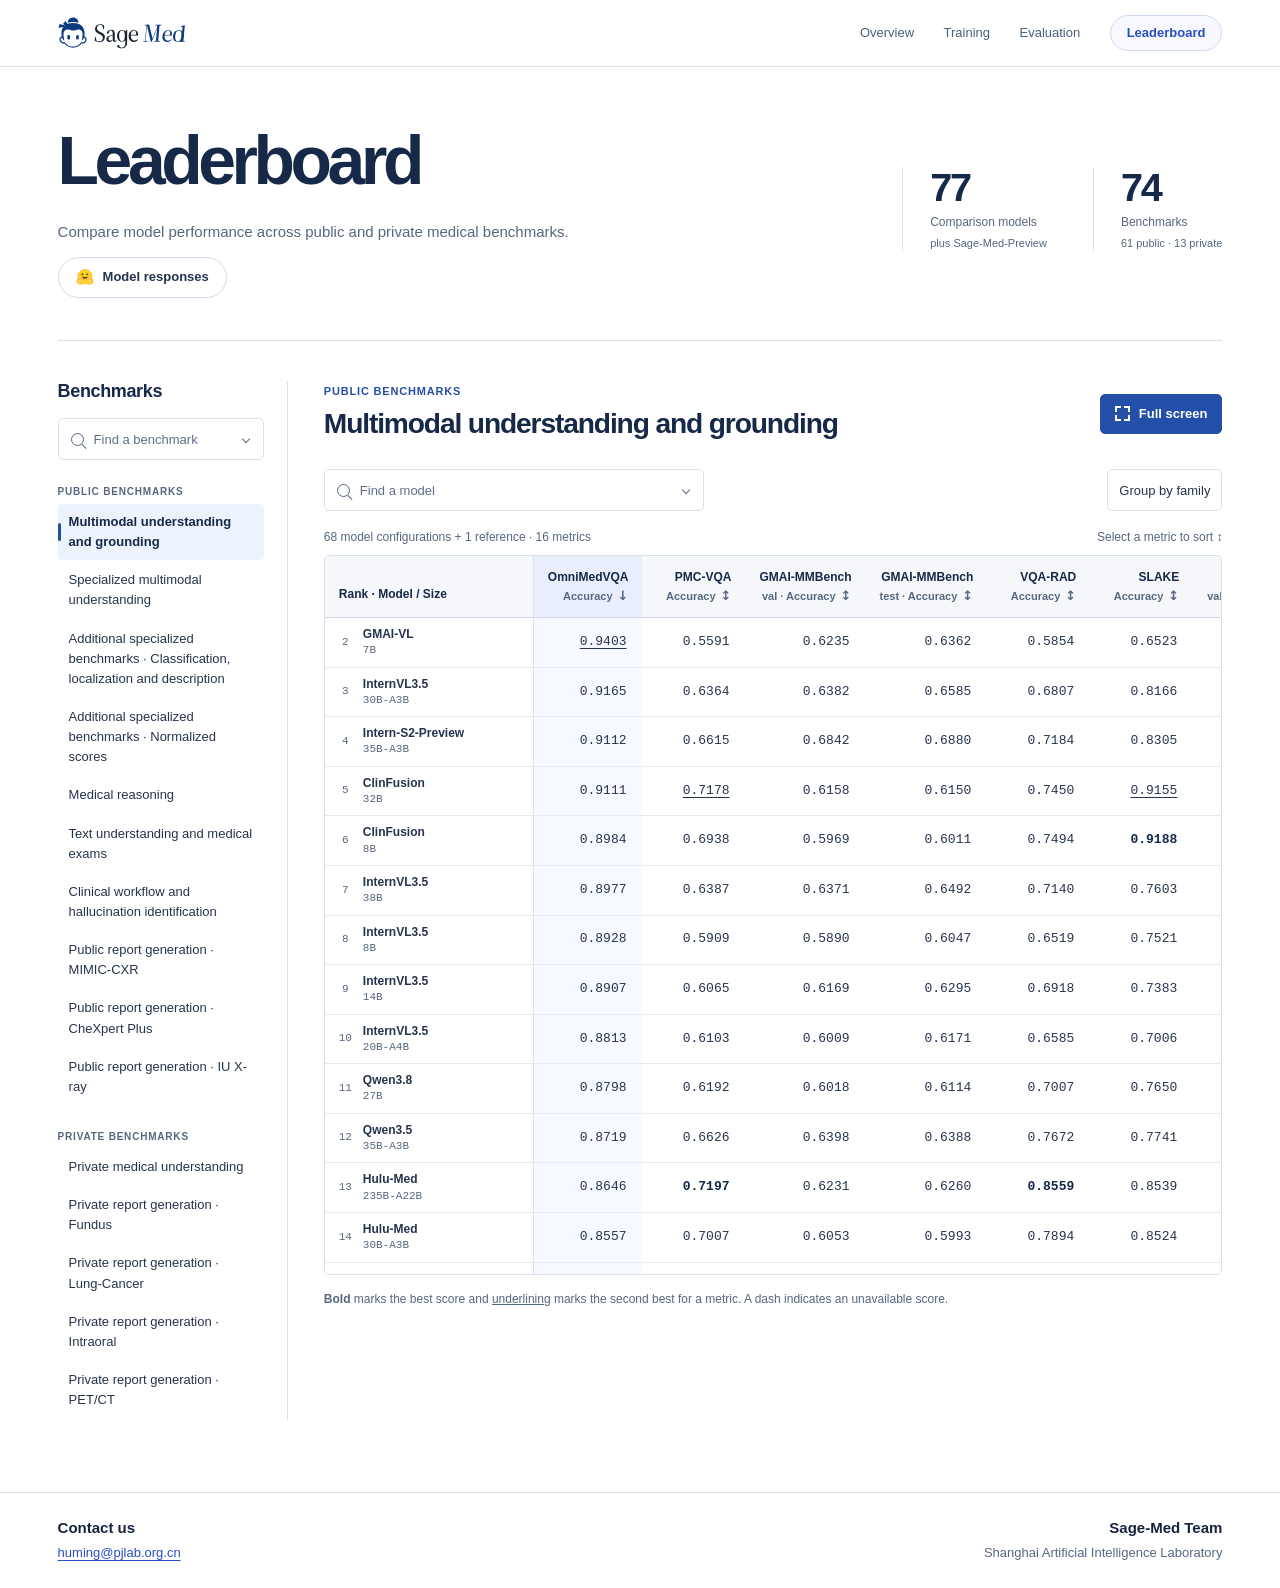
==== commit f4578bbb: "Add files via upload" ====
--- a/leaderboard.html
+++ b/leaderboard.html
@@ -56,7 +56,7 @@
             <input type="search" id="bench-search" role="combobox" aria-haspopup="dialog" aria-controls="bench-menu" aria-expanded="false" placeholder="Find a benchmark" autocomplete="off">
             <button type="button" class="lb-browse-toggle" id="bench-toggle" aria-label="Browse benchmarks" aria-haspopup="dialog" aria-controls="bench-menu" aria-expanded="false" tabindex="-1"></button>
           </div>
-          <div id="bench-menu" role="dialog" aria-label="Benchmark directory" hidden></div>
+          <div id="bench-menu" class="lb-browse-menu" role="dialog" aria-label="Benchmark directory" hidden></div>
         </div>
         <div id="lb-index" class="lb-index"></div>
         <label class="lb-mobile-picker" for="view-picker">Select a benchmark view<select id="view-picker"></select></label>
@@ -68,8 +68,15 @@
         </div>
         <div id="view-panel">
           <div class="lb-controls">
-            <label class="lb-search lb-model"><i aria-hidden="true"></i><span class="lb-sr">Search by model name or size</span><input type="search" id="model-search" placeholder="Search models or sizes" autocomplete="off"></label>
-            <label class="lb-family"><span class="lb-sr">Model family</span><select id="family-select"></select></label>
+            <div class="lb-finder lb-model" id="model-finder">
+              <div class="lb-search">
+                <i aria-hidden="true"></i>
+                <label class="lb-sr" for="model-search">Find a model by name, size or family</label>
+                <input type="search" id="model-search" role="combobox" aria-haspopup="dialog" aria-controls="model-menu" aria-expanded="false" placeholder="Find a model" autocomplete="off">
+                <button type="button" class="lb-browse-toggle" id="model-toggle" aria-label="Browse model families" aria-haspopup="dialog" aria-controls="model-menu" aria-expanded="false" tabindex="-1"></button>
+              </div>
+              <div id="model-menu" class="lb-browse-menu" role="dialog" aria-label="Model directory" hidden></div>
+            </div>
             <button id="order-reset" type="button">Group by family</button>
           </div>
           <div class="lb-table-note"><span id="row-summary" role="status" aria-live="polite"></span><span>Select a metric to sort <span aria-hidden="true">↕</span></span></div>
--- a/assets/leaderboard.css
+++ b/assets/leaderboard.css
@@ -49,19 +49,24 @@
 .lb-browse-toggle::after,.lb-browse-scope::after,.lb-browse-back::before {content: ""; width: 6px; height: 6px; border: solid currentColor; border-width: 0 1.5px 1.5px 0;}
 .lb-browse-toggle::after {transform: rotate(45deg);}
 .lb-browse-toggle[aria-expanded="true"]::after {transform: rotate(225deg);}
-#bench-menu {position: absolute; left: 0; top: calc(100% + 5px); z-index: 8; width: min(310px, calc(100vw - 48px)); padding: 5px; background: white; border: 1px solid var(--lb-line); border-radius: 7px; box-shadow: 0 7px 24px #16294820; color: var(--lb-ink);}
-#bench-menu button {display: flex; align-items: center; gap: 8px; width: 100%; min-height: 37px; padding: 8px 10px; border: 0; border-radius: 3px; background: transparent; color: inherit; font-size: 13px; line-height: 1.4; text-align: left;}
-#bench-menu button:hover,#bench-menu button:focus-visible,.lb-browse-toggle:hover {background: #eff4fc;}
-#bench-menu button:focus-visible {outline-offset: -2px;}
-.lb-browse-scope {justify-content: space-between; font-weight: 600;}
+.lb-browse-menu {position: absolute; left: 0; top: calc(100% + 5px); z-index: 8; width: min(310px, calc(100vw - 48px)); padding: 5px; background: white; border: 1px solid var(--lb-line); border-radius: 7px; box-shadow: 0 7px 24px #16294820; color: var(--lb-ink);}
+.lb-browse-menu button {display: flex; align-items: center; gap: 8px; width: 100%; min-height: 37px; padding: 8px 10px; border: 0; border-radius: 3px; background: transparent; color: inherit; font-size: 13px; line-height: 1.4; text-align: left;}
+.lb-browse-menu button:hover,.lb-browse-menu button:focus-visible,.lb-browse-toggle:hover {background: #eff4fc;}
+.lb-browse-menu button:focus-visible {outline-offset: -2px;}
+.lb-browse-menu .lb-browse-scope {justify-content: space-between; font-weight: 600;}
 .lb-browse-scope::after {transform: rotate(-45deg);}
-#bench-menu .lb-browse-back {border-bottom: 1px solid var(--lb-line); border-radius: 0; font-weight: 650;}
+.lb-browse-menu .lb-browse-back {border-bottom: 1px solid var(--lb-line); border-radius: 0; font-weight: 650;}
 .lb-browse-back::before {transform: rotate(135deg);}
 .lb-browse-list {max-height: min(320px, 42vh); max-height: min(320px, 42dvh); overflow: auto; overscroll-behavior: contain;}
-#bench-menu h3 {padding: 9px 10px 3px; color: var(--lb-muted); font-size: 11px; font-weight: 600;}
-#bench-menu .lb-browse-option {flex-wrap: wrap; column-gap: 8px; row-gap: 0;}
+.lb-browse-menu h3 {padding: 9px 10px 3px; color: var(--lb-muted); font-size: 11px; font-weight: 600;}
+.lb-browse-menu .lb-browse-option {flex-wrap: wrap; column-gap: 8px; row-gap: 0;}
 .lb-browse-option small {color: var(--lb-muted); font-size: 11px;}
-#bench-menu .lb-browse-option[aria-current] {color: var(--lb-accent); font-weight: 650;}
+.lb-browse-menu button[aria-current] {color: var(--lb-accent); font-weight: 650;}
+#model-menu {width: max(100%, min(340px, calc(100vw - 48px))); max-height: min(370px, 48vh); max-height: min(370px, 48dvh); overflow-y: auto; overscroll-behavior: contain;}
+#model-menu[data-placement="above"] {top: auto; bottom: calc(100% + 5px);}
+#model-menu .lb-browse-list {max-height: none; overflow: visible;}
+#model-menu .lb-browse-option {overflow-wrap: anywhere;}
+#model-menu .lb-browse-option small {margin-left: auto; white-space: nowrap; font-variant-numeric: tabular-nums;}
 .lb-list-section {margin-top: 26px;}
 .lb-list-section h3 {font-size: 10px; font-weight: 650; letter-spacing: .08em; text-transform: uppercase; color: var(--lb-muted); margin-bottom: 7px;}
 .lb-item {display: flex; align-items: center; position: relative; padding: 8px 11px; border-radius: 4px; font-size: 13px; line-height: 1.55; text-decoration: none; margin: 2px 0;}
@@ -76,12 +81,11 @@
 .lb-view-head h2 {font-size: clamp(21px,2.2vw,33px); color: var(--lb-ink); font-weight: 600; letter-spacing: -.04em; line-height: 1.3;}
 .lb-controls {display: flex; gap: 9px; margin: 23px 0 17px; align-items: center;}
 .lb-model {flex: 1 1 235px; min-width: 140px; max-width: 380px;}
-.lb-family {flex: 0 1 230px; min-width: 0;}
-.lb-family select,.lb-mobile-picker select,.lb-controls button {height: 42px; padding: 0 11px; background: var(--lb-card); color: var(--lb-text); font-size: 13px; border-radius: 5px; border: 1px solid var(--lb-line);}
-.lb-family select,.lb-mobile-picker select {width: 100%; text-overflow: ellipsis;}
-.lb-controls button {flex: 0 0 auto; margin-left: auto; background: transparent;}
-.lb-controls button:hover:enabled {border-color: var(--lb-muted);}
-.lb-controls button:disabled {opacity: .55; cursor: default;}
+.lb-mobile-picker select,.lb-controls > button {height: 42px; padding: 0 11px; background: var(--lb-card); color: var(--lb-text); font-size: 13px; border-radius: 5px; border: 1px solid var(--lb-line);}
+.lb-mobile-picker select {width: 100%; text-overflow: ellipsis;}
+.lb-controls > button {flex: 0 0 auto; margin-left: auto; background: transparent;}
+.lb-controls > button:hover:enabled {border-color: var(--lb-muted);}
+.lb-controls > button:disabled {opacity: .55; cursor: default;}
 .lb-table-note {display: flex; flex-wrap: wrap; justify-content: space-between; gap: 6px; line-height: 1.5; margin-bottom: 9px;}
 .lb-spill {overflow: auto; overscroll-behavior-x: contain; max-height: min(80vh,1010px); border: 1px solid var(--lb-line); border-radius: 5px; background: var(--lb-card); position: relative; scrollbar-color: #b4c3d9 #f4f7fb; }
 .lb-table {border-collapse: separate; border-spacing: 0; min-width: 100%; width: max-content; color: var(--lb-text); font-size: 13px; margin: 0; line-height: 1.4; text-align: left;}
@@ -139,9 +143,8 @@
   .lb-sidebar h2 {font-size: 16px;}
   .lb-view-head h2 {font-size: 21px; text-wrap: pretty;}
   .lb-view-head {align-items: start; flex-direction: column; gap: 12px;}
-  .lb-controls {flex-wrap: wrap; gap: 7px; margin-top: 15px;}
-  .lb-model {flex: 1 1 100%; max-width: none;}
-  .lb-family {flex: 1 1 0; min-width: 0;}
+  .lb-controls {gap: 7px; margin-top: 15px;}
+  .lb-model {flex: 1 1 auto; min-width: 0;}
   .lb-table .lb-sticky {min-width: 130px; max-width: 141px;}
   .lb-model-cell {gap: 5px; padding: 7px;}
   .lb-rank {min-width: 15px; font-size: 10px;}
@@ -237,7 +240,7 @@
 @media(max-height:520px) and (min-width:640px){
   .lb-workbench.is-expanded {gap: 6px; padding: 5px 12px;}
   .is-expanded .lb-sidebar h2, .is-expanded .lb-kicker {display: none;}
-  .is-expanded .lb-search, .is-expanded select, .is-expanded .lb-controls button {height: 31px;}
+  .is-expanded .lb-search, .is-expanded select, .is-expanded .lb-controls > button {height: 31px;}
   .is-expanded .lb-fullscreen {min-height: 31px; padding: 5px 9px;}
   .is-expanded .lb-view-head h2 {font-size: 18px;}
   .is-expanded .lb-controls {margin: 4px 0;}
